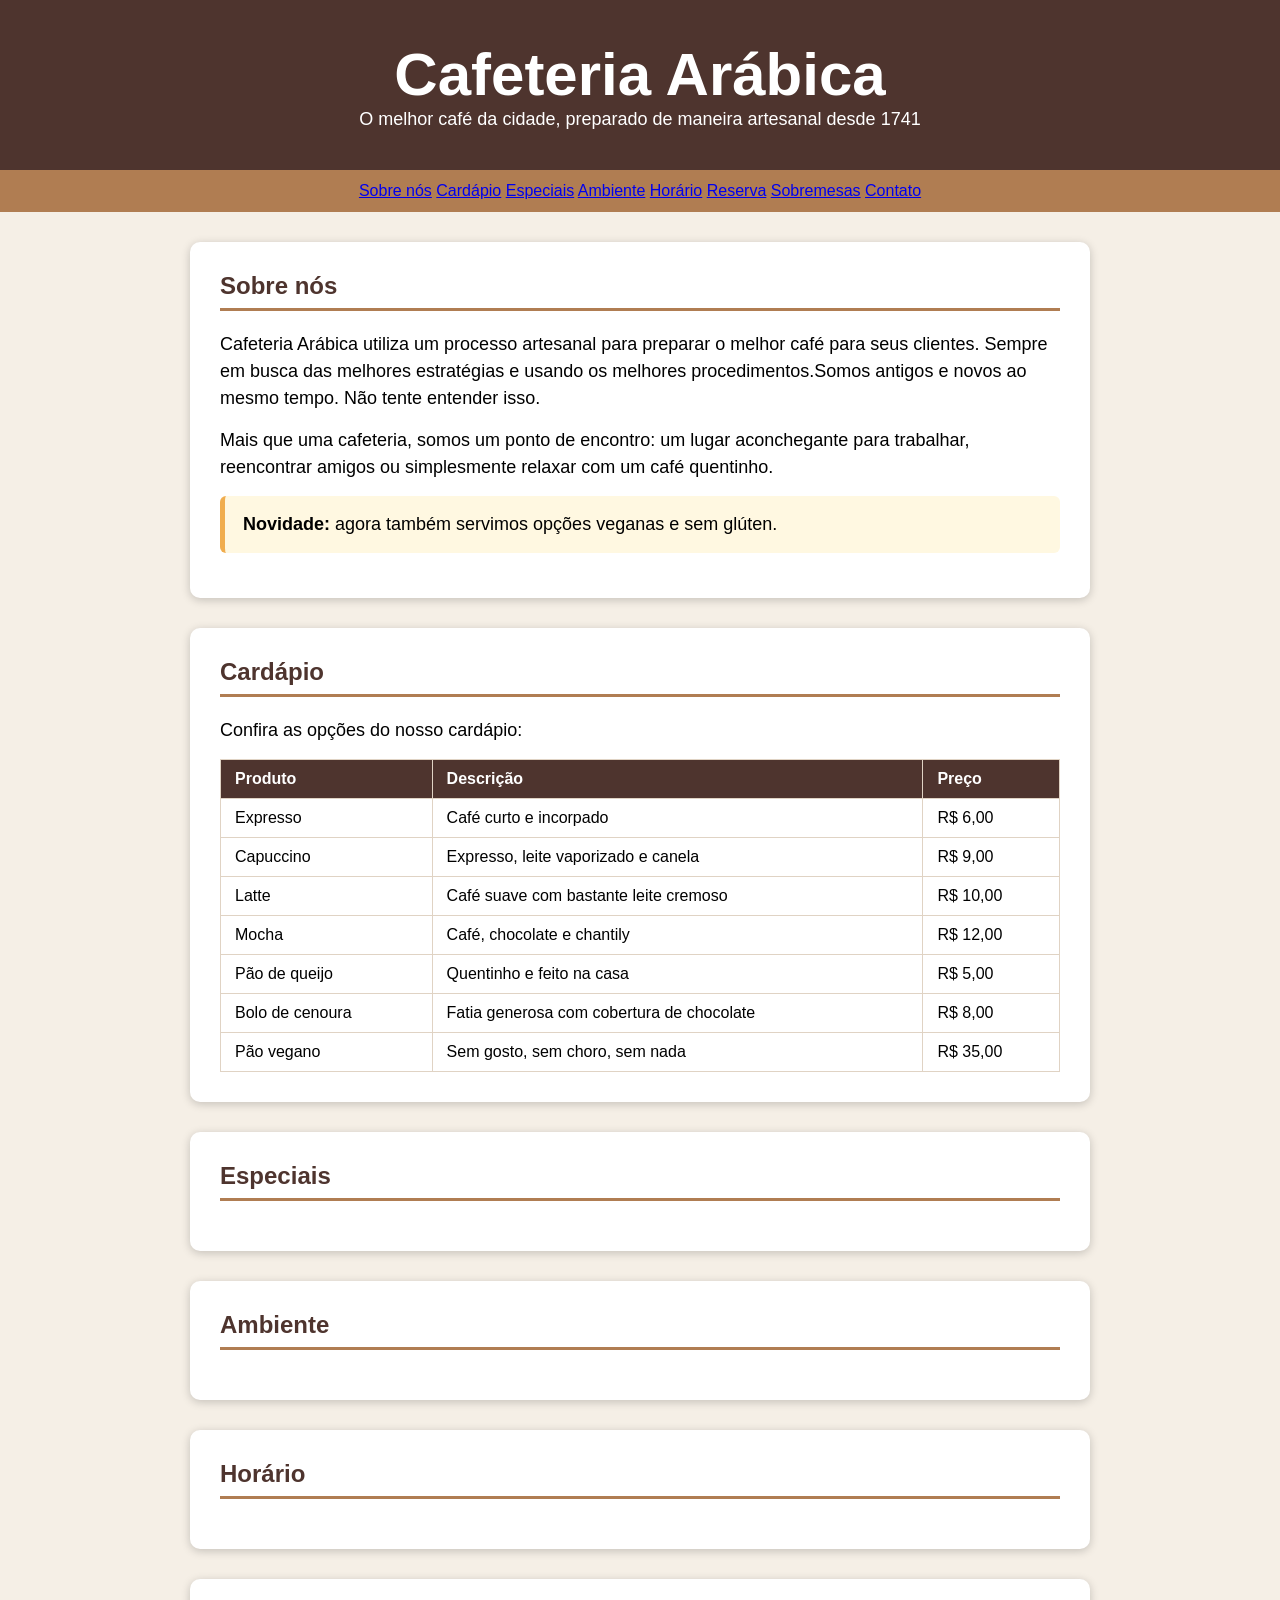
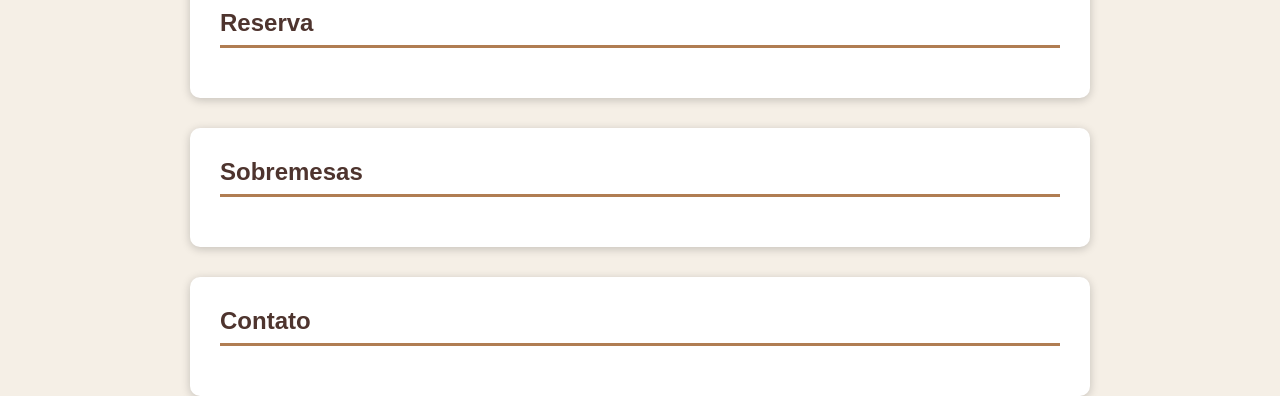
==== index.html @ 2f2a2095 "19/10 - Sobre nós e cardápio" ====
<!DOCTYPE html>
<html lang="pt-BR">
<head>
    <meta charset="UTF-8">
    <meta name="viewport" content="width=device-width, initial-scale=1.0">
    <title>Aula de html e css</title>
    <link rel="stylesheet" href="style.css">
    
</head>
<body>
    <!-- Parte superior-->
     
    <header>
         <h1>Cafeteria Arábica </h1>
         <p> O melhor café da cidade, preparado de maneira artesanal desde 1741</p>
    </header>
   <nav>
    <a href="#sobre">Sobre nós</a>
    <a href="#cardápio">Cardápio</a>
    <a href="#especiais">Especiais</a>
    <a href="#ambiente">Ambiente</a>
    <a href="#horário">Horário</a> 
    <a href="#reserva">Reserva</a> 
    <a href="#sobremesas">Sobremesas</a>
    <a href="#contato">Contato</a>

   </nav>

   <main>
<section id="sobre">
    <h2>Sobre nós</h2>
    <p>Cafeteria Arábica utiliza um processo artesanal para preparar o melhor café para seus clientes. 
        Sempre em busca das melhores estratégias e usando os melhores procedimentos.Somos antigos e novos ao mesmo tempo. Não tente entender isso.
    </p>
   
    <p>Mais que uma cafeteria, somos um ponto de encontro: 
        um lugar aconchegante para trabalhar, reencontrar amigos ou simplesmente relaxar com um café quentinho.
    </p>
   
    <p class="dica"><strong>Novidade:</strong> agora também servimos opções veganas e sem glúten.</p>

</section>

<section id="cardápio">
    <h2>Cardápio</h2>
    <p>Confira as opções do nosso cardápio:</p>
    <table>   <!-- Tabela-->
        <thead> <!--cabeçalho da tabela-->
        <tr>    <!--Linha-->
            <th>Produto</th>   <!--coluna de cabeçalho-->
            <th>Descrição</th>
            <th>Preço</th>
        </tr>  
        </thead>

        <tbody>
           <tr>
            <td>Expresso</td>
            <td>Café curto e incorpado</td>
            <td>R$ 6,00</td>
           </tr>
           <tr>
            <td>Capuccino</td>
            <td>Expresso, leite vaporizado e canela</td>
            <td>R$ 9,00</td>
           </tr>
           <tr>
            <td>Latte</td>
            <td>Café suave com bastante leite cremoso</td>
            <td>R$ 10,00</td>
           </tr>
           <tr>
            <td>Mocha</td>
            <td>Café, chocolate e chantily</td>
            <td>R$ 12,00</td>
           </tr>
           <tr>
            <td>Pão de queijo</td>
            <td>Quentinho e feito na casa</td>
            <td>R$ 5,00</td>
           </tr>
           <tr>
            <td>Bolo de cenoura</td>
            <td>Fatia generosa com cobertura de chocolate</td>
            <td>R$ 8,00</td>
           </tr>
           <tr>
            <td>Pão vegano</td>
            <td>Sem gosto, sem choro, sem nada</td>
            <td>R$ 35,00</td>
           </tr>
        </tbody>
    </table>
</section>

<section id="especiais">
    <h2>Especiais</h2>
</section>

<section id="ambiente">
    <h2>Ambiente</h2>
</section>

<section id="horário">
    <h2>Horário</h2>
</section>

<section id="reserva">
    <h2>Reserva</h2>
</section>

<section id="sobremesas">
    <h2>Sobremesas</h2>
</section>

<section id="contato">
    <h2>Contato</h2>
</section>

   </main>
   
</body>
</html>
---- style.css ----
/* CSS Reset usando o caracter coringa (*) */
*{
    margin: 0;  /* Margem externa (da borda para fora)*/
    padding: 0; /* Margem interna (da borda para dentro)*/
}

/* Variáveis para a paleta de cores */
:root{
    --cor-marrom-escuro: #4e342e;
    --cor-marrom-médio:#b07d52;
    --cor-fundo-página:#f5efe6;
    --cor-branca:white;
    --cor-fundo-seção:#ffffff;
    --cor-sombra:rgba(0,0,0,0.2);
    --cor-fundo-dica:#fff8e1;
    --cor-borda-dica:#f0ad4e;
   --cor-borda-tabela:#e0d3c4;
}

/* regra de formatação */

body{
    font-family: Arial, Helvetica, sans-serif; /* fonte do texto*/
    background-color: var(--cor-fundo-página);
}
header{
    background-color: var(--cor-marrom-escuro); /* cor do fundo */
    color:var(--cor-branca);                /* cor da face */
    text-align: center;          /* alinhamento horizontal */
    padding: 40px 0px;           /* margem interna: topo direita, baixo esquerda */
}
h1{
    font-size: 60px;             /* tamanho da letra */
    
}
p{
    font-size: 18px;
}
nav{
    background-color:var(--cor-marrom-médio);
    /* margin-top: 1px; */
    /* margin-left: 30px; */
    /*margin:1px 0px 0px 30px; /* ordem em sentido horário top,right,bottom e left*/
    /* Margin:1px se vc aplicar só um deles ele vai ser aplicado para todos e se tiver duas especificações ele vai jogar isso para os contrários deles*/
    padding: 12px;
    text-align: center;

}

/*
font-family - propriedade
Arial, Helvetica, sans-serif - valor da propriedade
*/

main{
    width: 900px;  /*Largura do bloco*/
    margin:0px auto;
}

section{
    margin-top: 30px;
    background-color: var(--cor-fundo-seção);
    padding:30px;
    border-radius: 10px; /* cantos arredondados */
    /*
    deslocamento horizontal
    deslocamento vertical
    desfoque
    */
    box-shadow: 0 2px 10px var(--cor-sombra);
}
section h2{
    color: var(--cor-marrom-escuro);
    border-bottom: 3px solid var(--cor-marrom-médio);
    margin-bottom: 20px;
    padding-bottom:8px;
}
section p{
    margin-bottom: 15px;
    line-height: 150%;


}
/* Criar uma classe em CSS */
.dica{
    background-color:var(--cor-fundo-dica);
    border-left: 5px solid var(--cor-borda-dica);
    padding: 15px 18px;
    border-radius: 6px;

}

/* Formatação da tabela */
table{
    width: 100%;
    border-collapse: collapse;
    

}
th,td{
    border: 1px solid var(--cor-borda-tabela);
    padding: 10px 14px;
    text-align: left; 
}
th{
    background-color: var(--cor-marrom-escuro);
    color:var(--cor-branca);
}
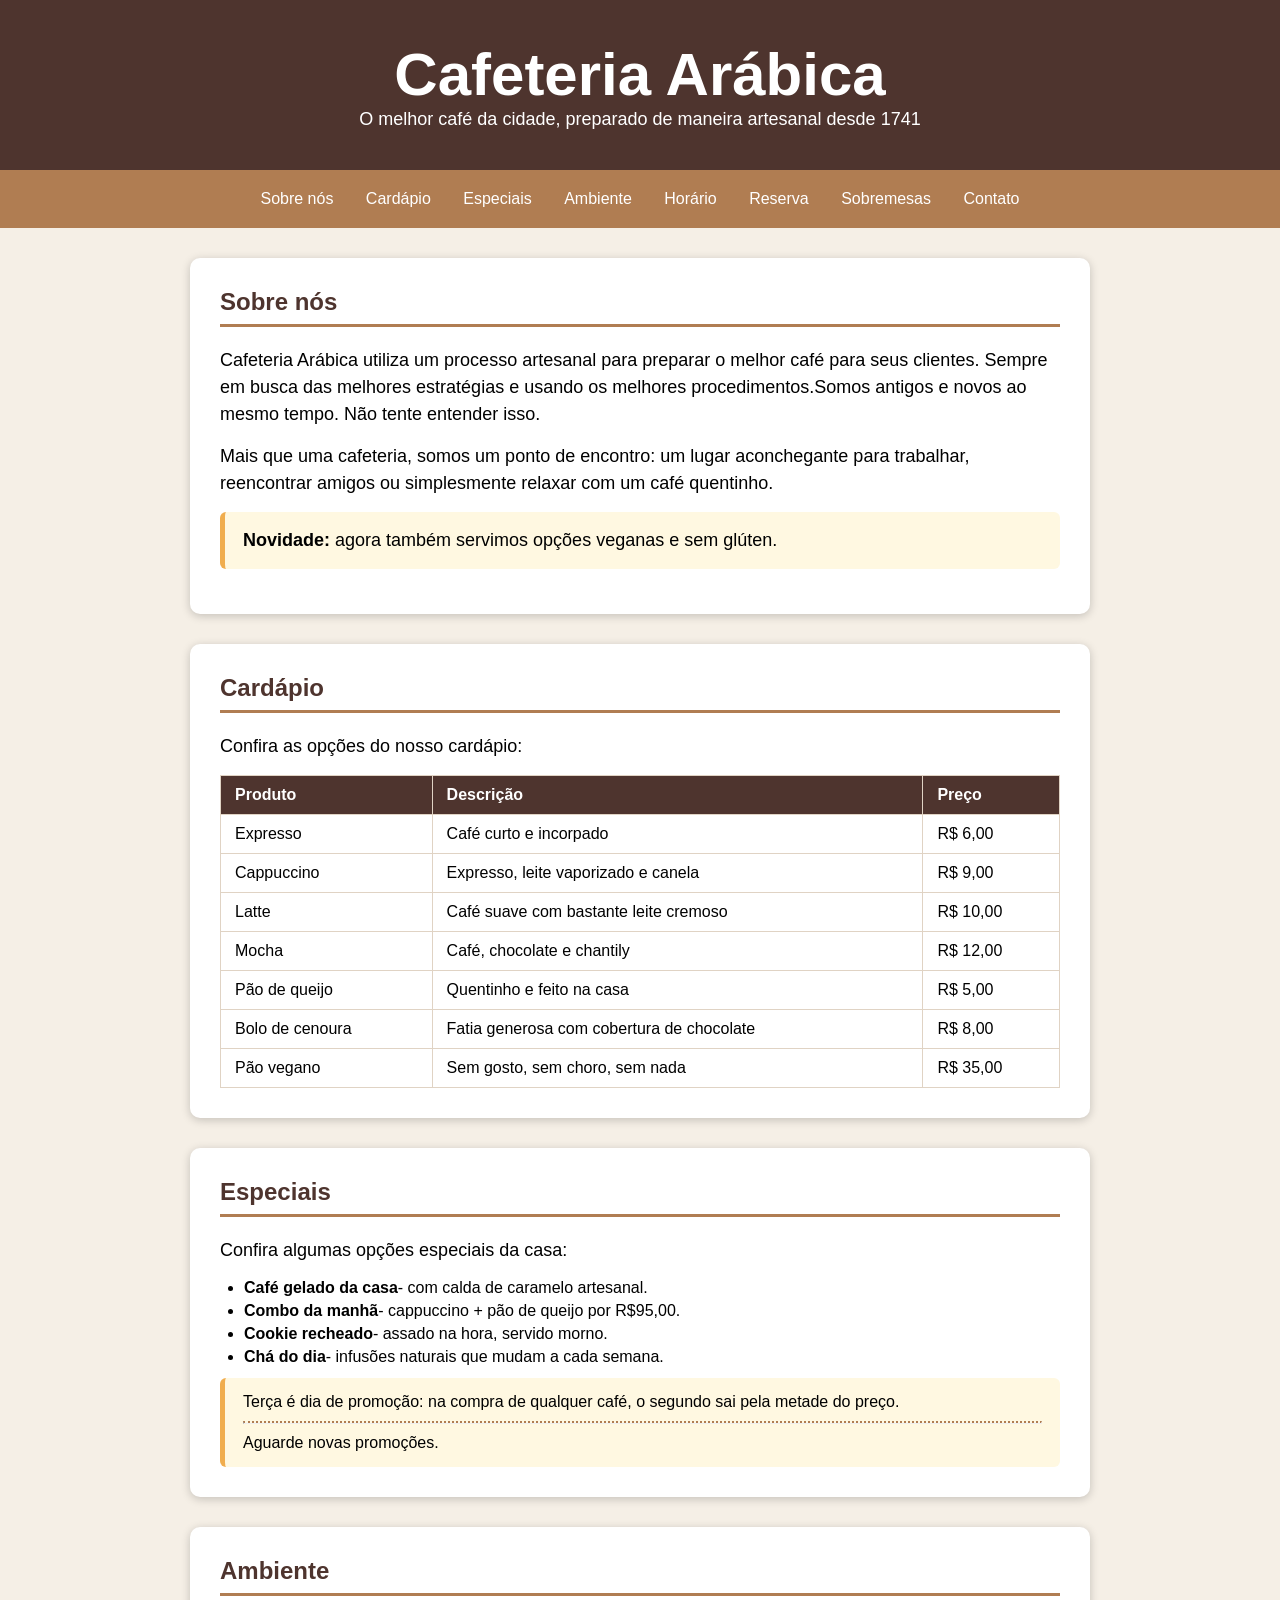
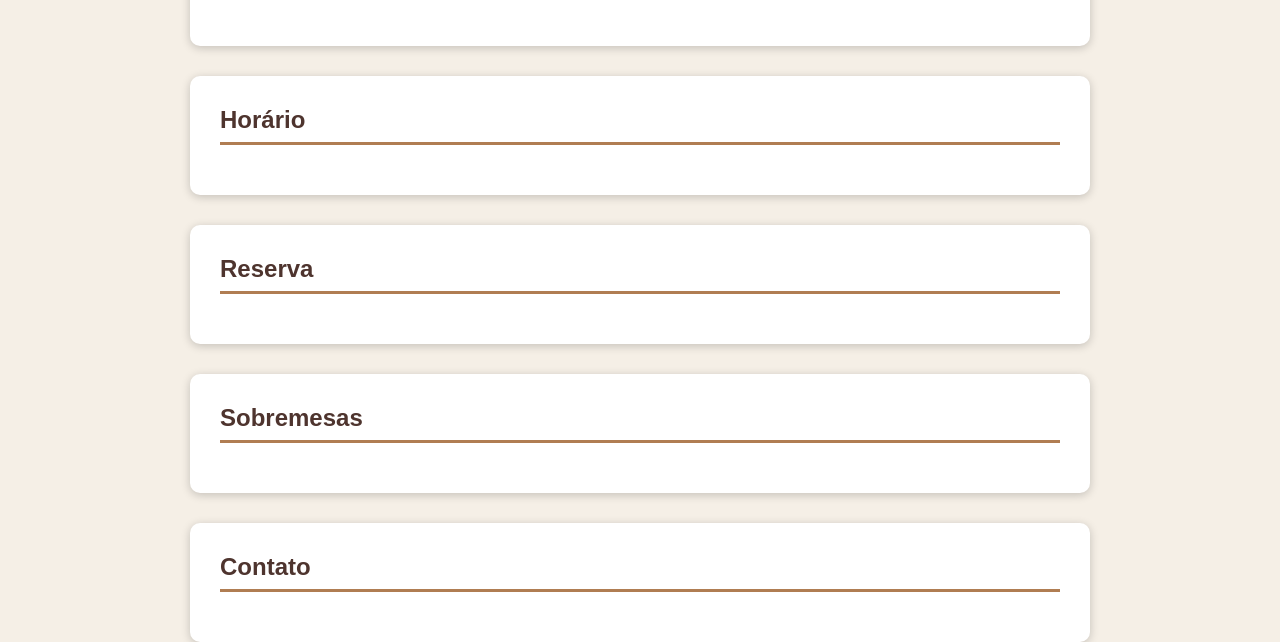
==== commit baf94854: "26/10 ul,ol" ====
--- a/index.html
+++ b/index.html
@@ -60,7 +60,7 @@
             <td>R$ 6,00</td>
            </tr>
            <tr>
-            <td>Capuccino</td>
+            <td>Cappuccino</td>
             <td>Expresso, leite vaporizado e canela</td>
             <td>R$ 9,00</td>
            </tr>
@@ -95,6 +95,21 @@
 
 <section id="especiais">
     <h2>Especiais</h2>
+<p>Confira algumas opções especiais da casa:</p>
+<ul>
+    <li><strong>Café gelado da casa</strong>- com calda de caramelo artesanal.</li>
+    <li><strong>Combo da manhã</strong>- cappuccino + pão de queijo por R$95,00.</li>
+    <li><strong>Cookie recheado</strong>- assado na hora, servido morno.</li>
+    <li><strong>Chá do dia</strong>- infusões naturais que mudam a cada semana.</li>
+</ul>
+<div class="dica">
+    Terça é dia de promoção: na compra de qualquer café,
+    o segundo sai pela metade do preço.
+    <hr>
+    Aguarde novas promoções.
+
+</div>
+    
 </section>
 
 <section id="ambiente">
--- a/style.css
+++ b/style.css
@@ -15,6 +15,10 @@
     --cor-fundo-dica:#fff8e1;
     --cor-borda-dica:#f0ad4e;
    --cor-borda-tabela:#e0d3c4;
+   --cor-texto: #333333;
+   --cor-texto-creme:#e6d7c3;
+   --cor-marrom-hover:#935f3a;
+
 }
 
 /* regra de formatação */
@@ -42,11 +46,20 @@
     /* margin-left: 30px; */
     /*margin:1px 0px 0px 30px; /* ordem em sentido horário top,right,bottom e left*/
     /* Margin:1px se vc aplicar só um deles ele vai ser aplicado para todos e se tiver duas especificações ele vai jogar isso para os contrários deles*/
-    padding: 12px;
+    padding:  20px 12px;
     text-align: center;
 
 }
+nav a{
+    color:var(--cor-branca);
+    text-decoration:none;
+    padding: 8px 14px;
+    border-radius: 6px;
 
+}
+nav a:hover{
+    background-color:var(--cor-marrom-hover);
+}
 /*
 font-family - propriedade
 Arial, Helvetica, sans-serif - valor da propriedade
@@ -81,6 +94,21 @@
 
 
 }
+
+section ul, section ol{
+    margin-left: 24px;
+    margin-bottom: 12px;
+
+}
+
+section li{
+    margin-bottom: 5px;
+}
+section hr{
+    border-top: 2px dotted var(--cor-marrom-médio);
+    margin: 10px 0px; 
+}
+
 /* Criar uma classe em CSS */
 .dica{
     background-color:var(--cor-fundo-dica);
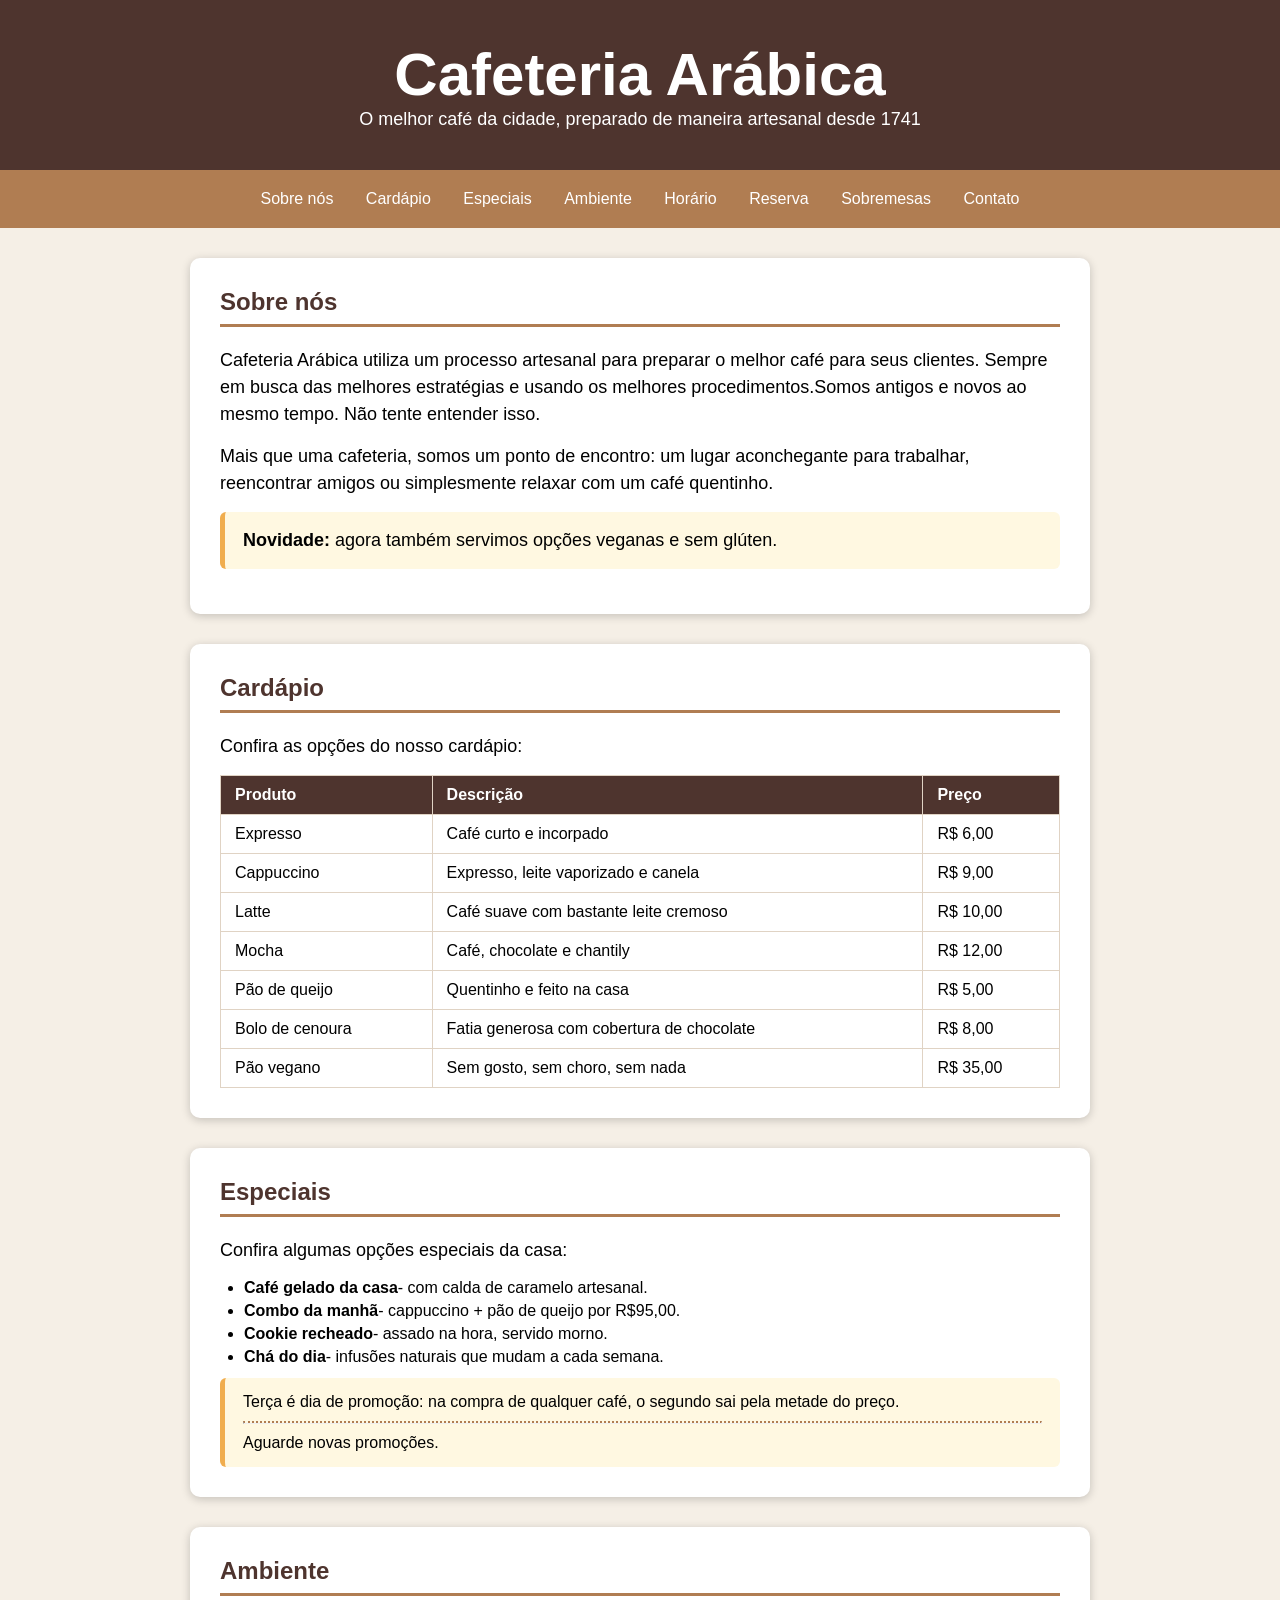
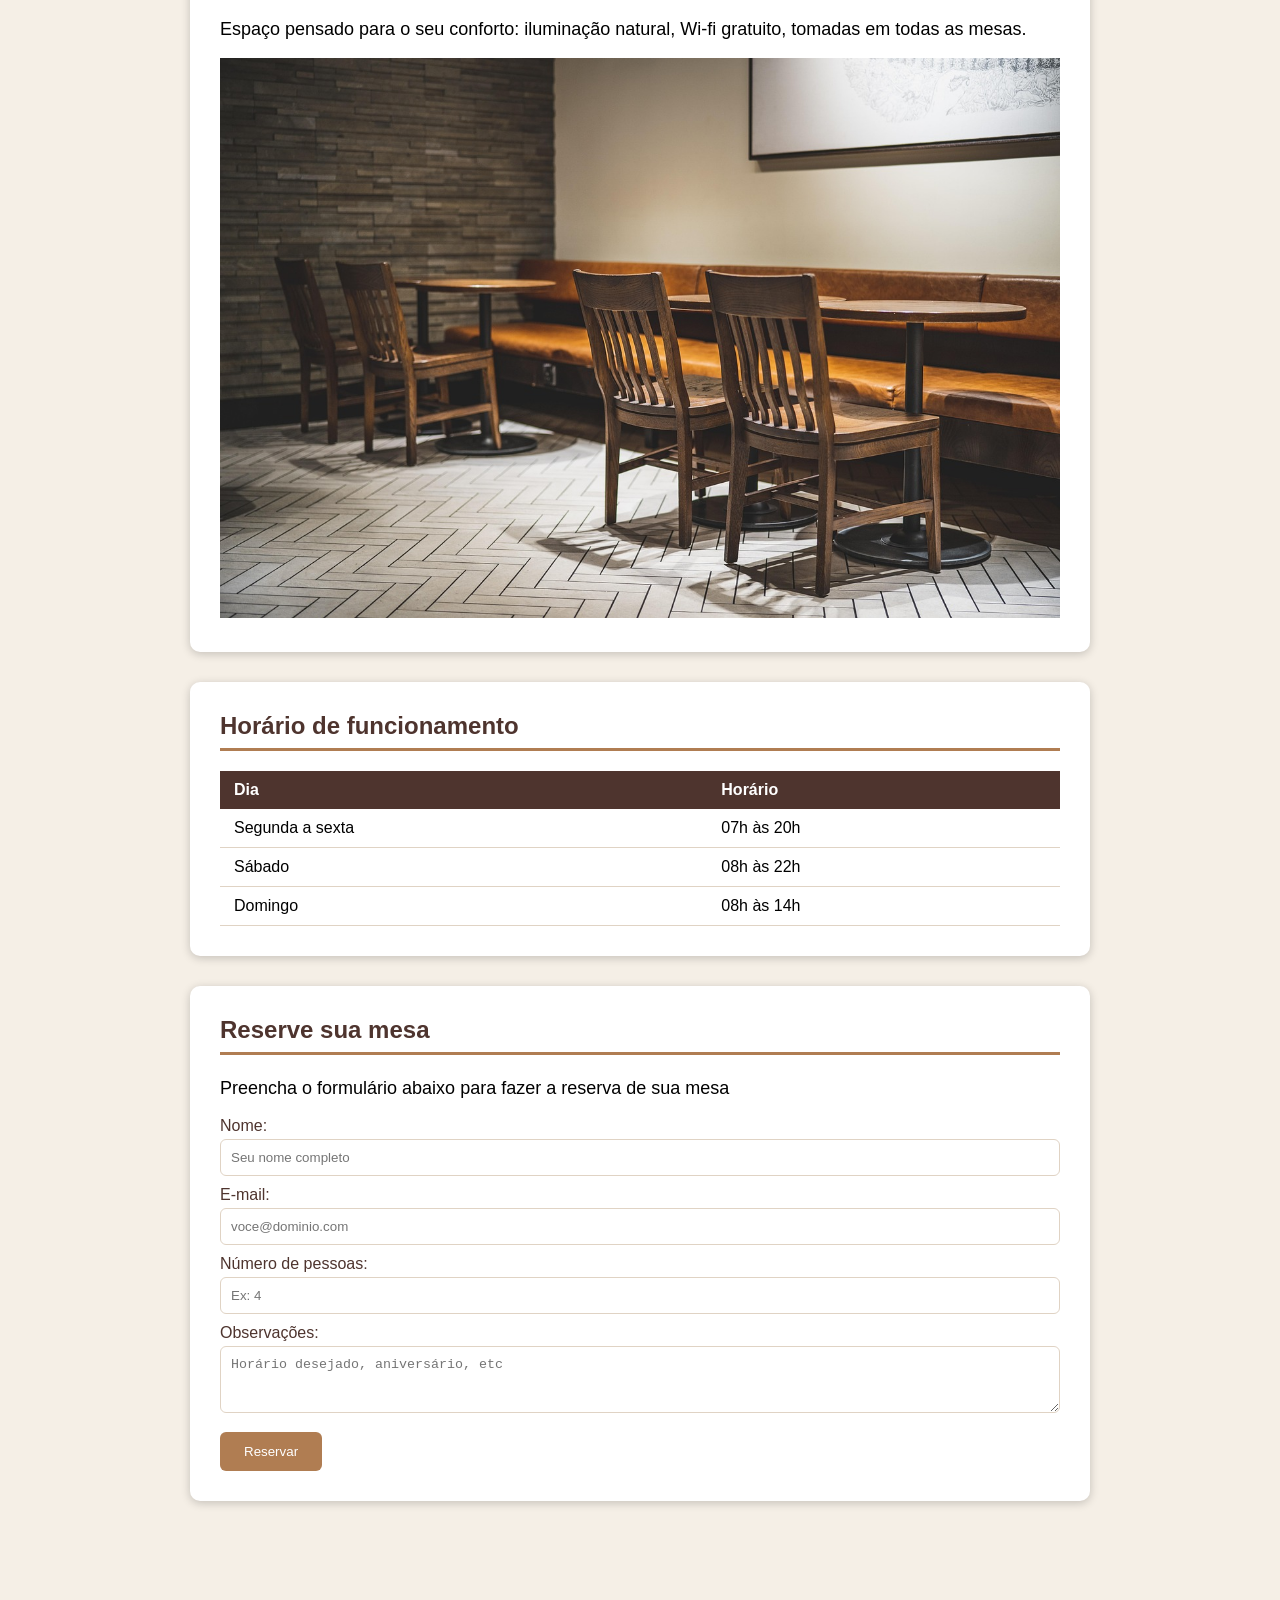
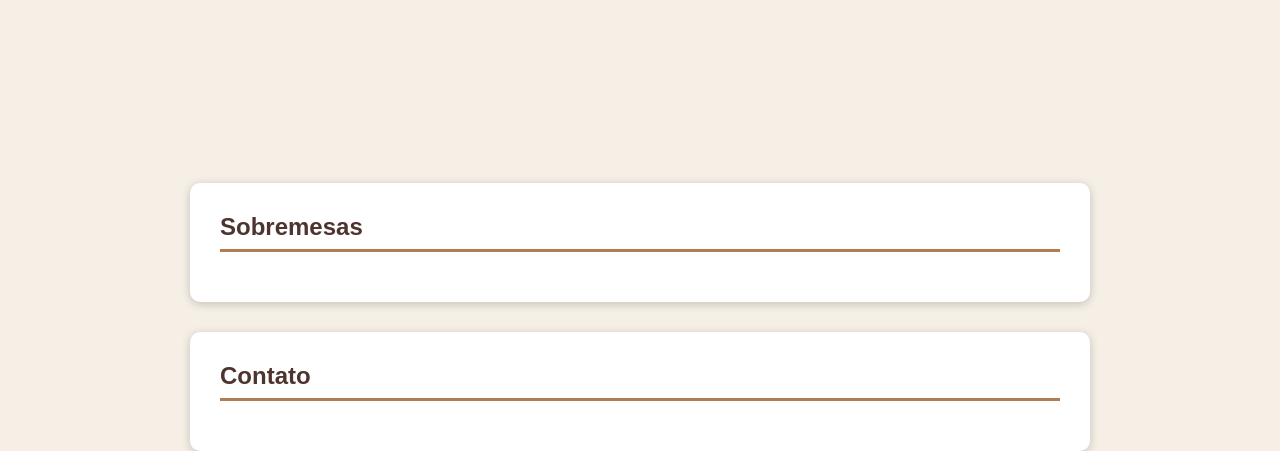
==== commit 18675690: "28/10 horario" ====
--- a/index.html
+++ b/index.html
@@ -114,15 +114,76 @@
 
 <section id="ambiente">
     <h2>Ambiente</h2>
+<p>Espaço pensado para o seu conforto: iluminação natural, Wi-fi gratuito,
+    tomadas em todas as mesas. </p>
+   <img src="imagens/cafeteria.jpg" alt="Cadeiras e mesas em frente a um sofá de uma cafeteria">
+</section>
+<section>
+    <h2>Horário de funcionamento</h2>
+    <table class="horário-funcionamento">
+        <thead>
+            <tr>
+                <th>Dia</th>
+                <th>Horário</th>
+            </tr>
+        </thead>
+
+        <tbody>
+            <tr>
+                <td>Segunda a sexta</td>
+                <td>07h às 20h</td>
+            </tr>
+            <tr>
+                <td>Sábado</td>
+                <td>08h às 22h</td>
+            </tr>
+            <tr>
+                <td>Domingo</td>
+                <td>08h às 14h</td>
+            </tr>
+        </tbody>
+    </table>
 </section>
 
-<section id="horário">
-    <h2>Horário</h2>
+<section>
+<h2>Reserve sua mesa</h2>
+<p>Preencha o formulário abaixo para fazer a reserva de sua mesa</p>
+<form action="">
+    <label for="nome">Nome:</label>
+    <input type="text" id="nome" placeholder="Seu nome completo">
+    
+    <label for="email">E-mail:</label>
+    <input type="email" id="email" placeholder="voce@dominio.com">
+
+    <label for="pessoas">Número de pessoas:</label>
+    <input type="number" id="pessoas" placeholder="Ex: 4">
+
+    <label for="obs">Observações:</label>
+    <textarea id="obs" rows="3" placeholder="Horário desejado, aniversário, etc"></textarea>
+    <button type="submit">Reservar</button>
+
+</form>
+
 </section>
 
-<section id="reserva">
-    <h2>Reserva</h2>
-</section>
+
+<br>
+<br>
+<br>
+<br>
+<br>
+<br>
+<br>
+<br>
+<br>
+<br>
+<br>
+<br>
+<br>
+<br>
+
+
+
 
 <section id="sobremesas">
     <h2>Sobremesas</h2>
--- a/style.css
+++ b/style.css
@@ -2,6 +2,11 @@
 *{
     margin: 0;  /* Margem externa (da borda para fora)*/
     padding: 0; /* Margem interna (da borda para dentro)*/
+    box-sizing: border-box;
+    /*
+    content-box: soma todos os espaços e expande
+    border-box: soma todos os espaços e reduz (conteúdo + espaços)
+    */
 }
 
 /* Variáveis para a paleta de cores */
@@ -108,6 +113,9 @@
     border-top: 2px dotted var(--cor-marrom-médio);
     margin: 10px 0px; 
 }
+section img{
+    width:100%;
+}
 
 /* Criar uma classe em CSS */
 .dica{
@@ -134,7 +142,37 @@
     background-color: var(--cor-marrom-escuro);
     color:var(--cor-branca);
 }
+.horário-funcionamento th{
+  border:none;
+}
+.horário-funcionamento td{
+  border:none;
+  border-bottom: 1px solid var(--cor-borda-tabela);
+}
 
+/* Formatação do formulário */
+ form label{
+    display:block; /* transforma a tag em um bloco. Antes label era in line */
+    margin: 10px 0px 4px;
+    color:var(--cor-marrom-escuro);
 
+ }
 
-
+ form input, form textarea{
+    width:100%;
+    padding: 10px;
+    border-radius: 6px;
+    border: 1px solid var(--cor-borda-tabela);
+ }
+form button{
+    margin-top: 15px;
+    border:none;
+    background-color: var(--cor-marrom-médio);
+    color:var(--cor-branca);
+    padding: 12px 24px;
+    border-radius: 6px;
+    cursor:pointer;      /* muda o cursor para a mãozinha */
+}
+form button:hover{
+    background-color:var(--cor-marrom-hover);
+}
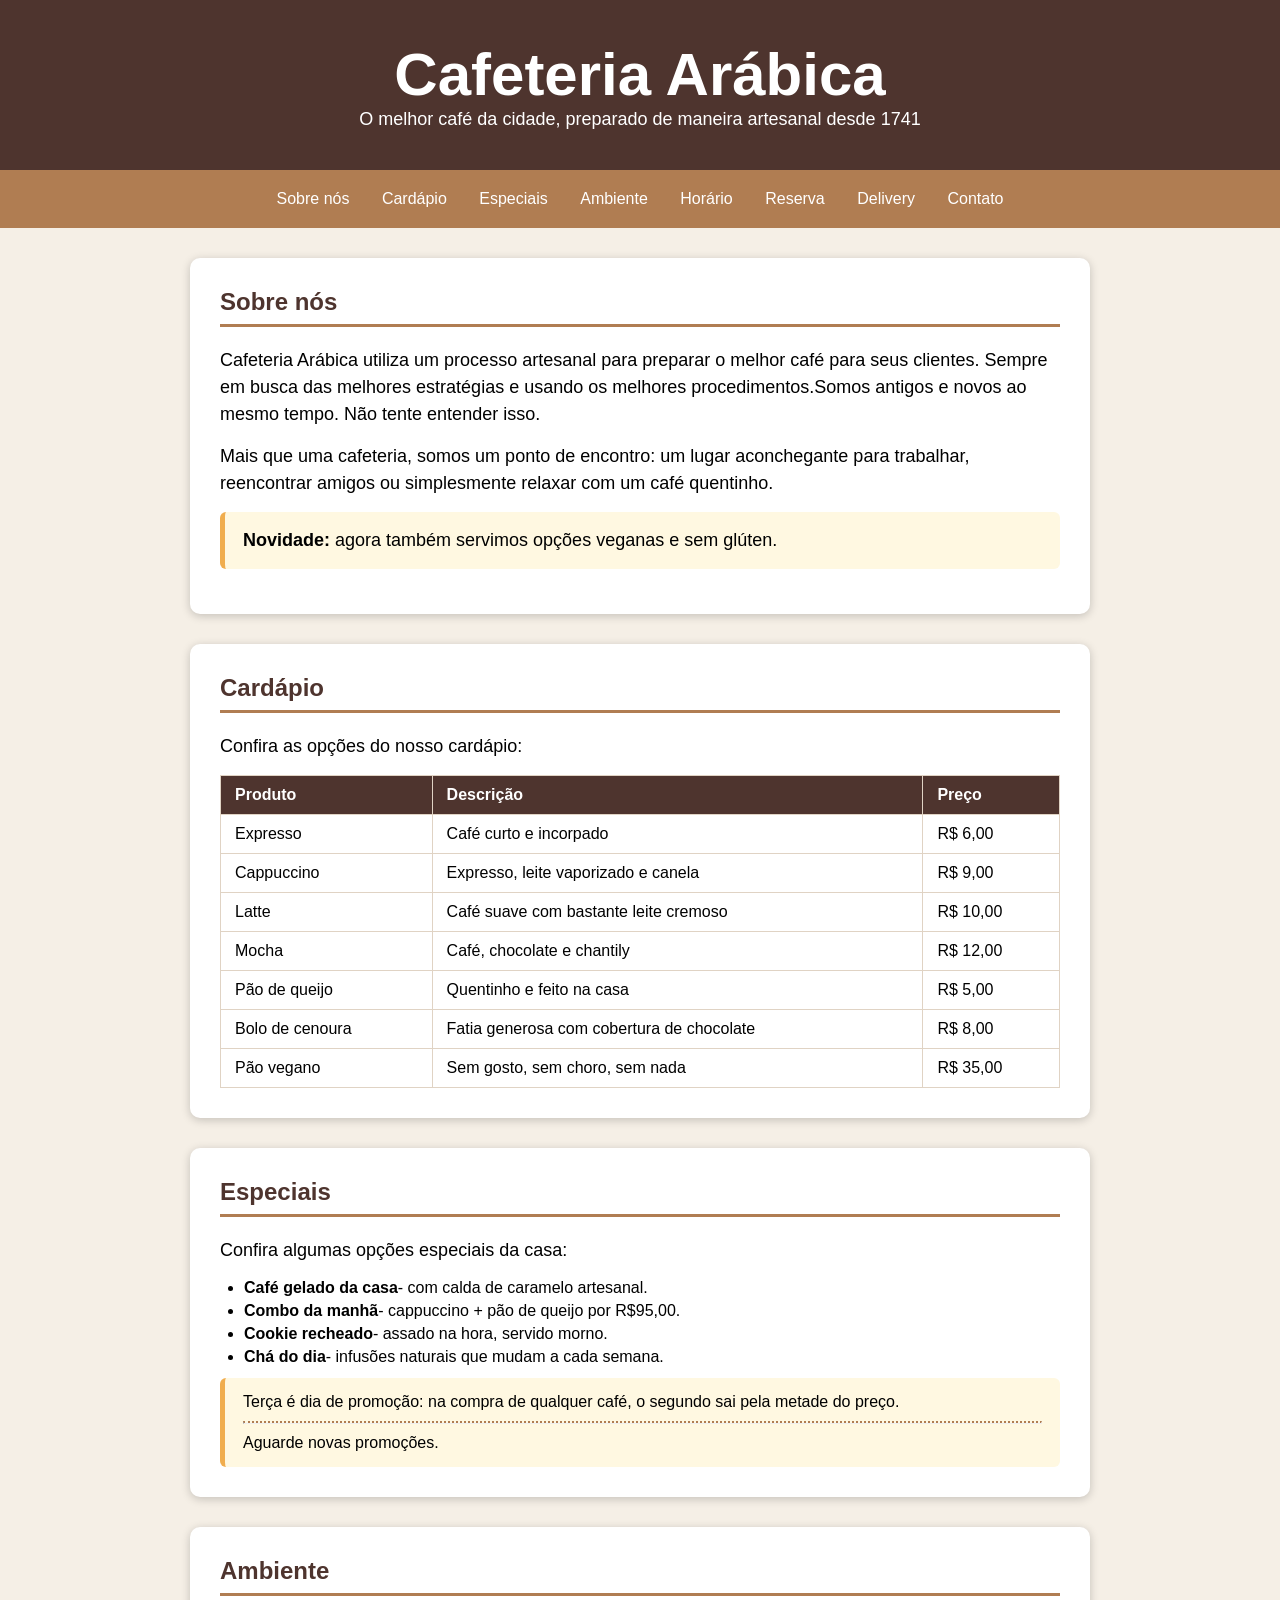
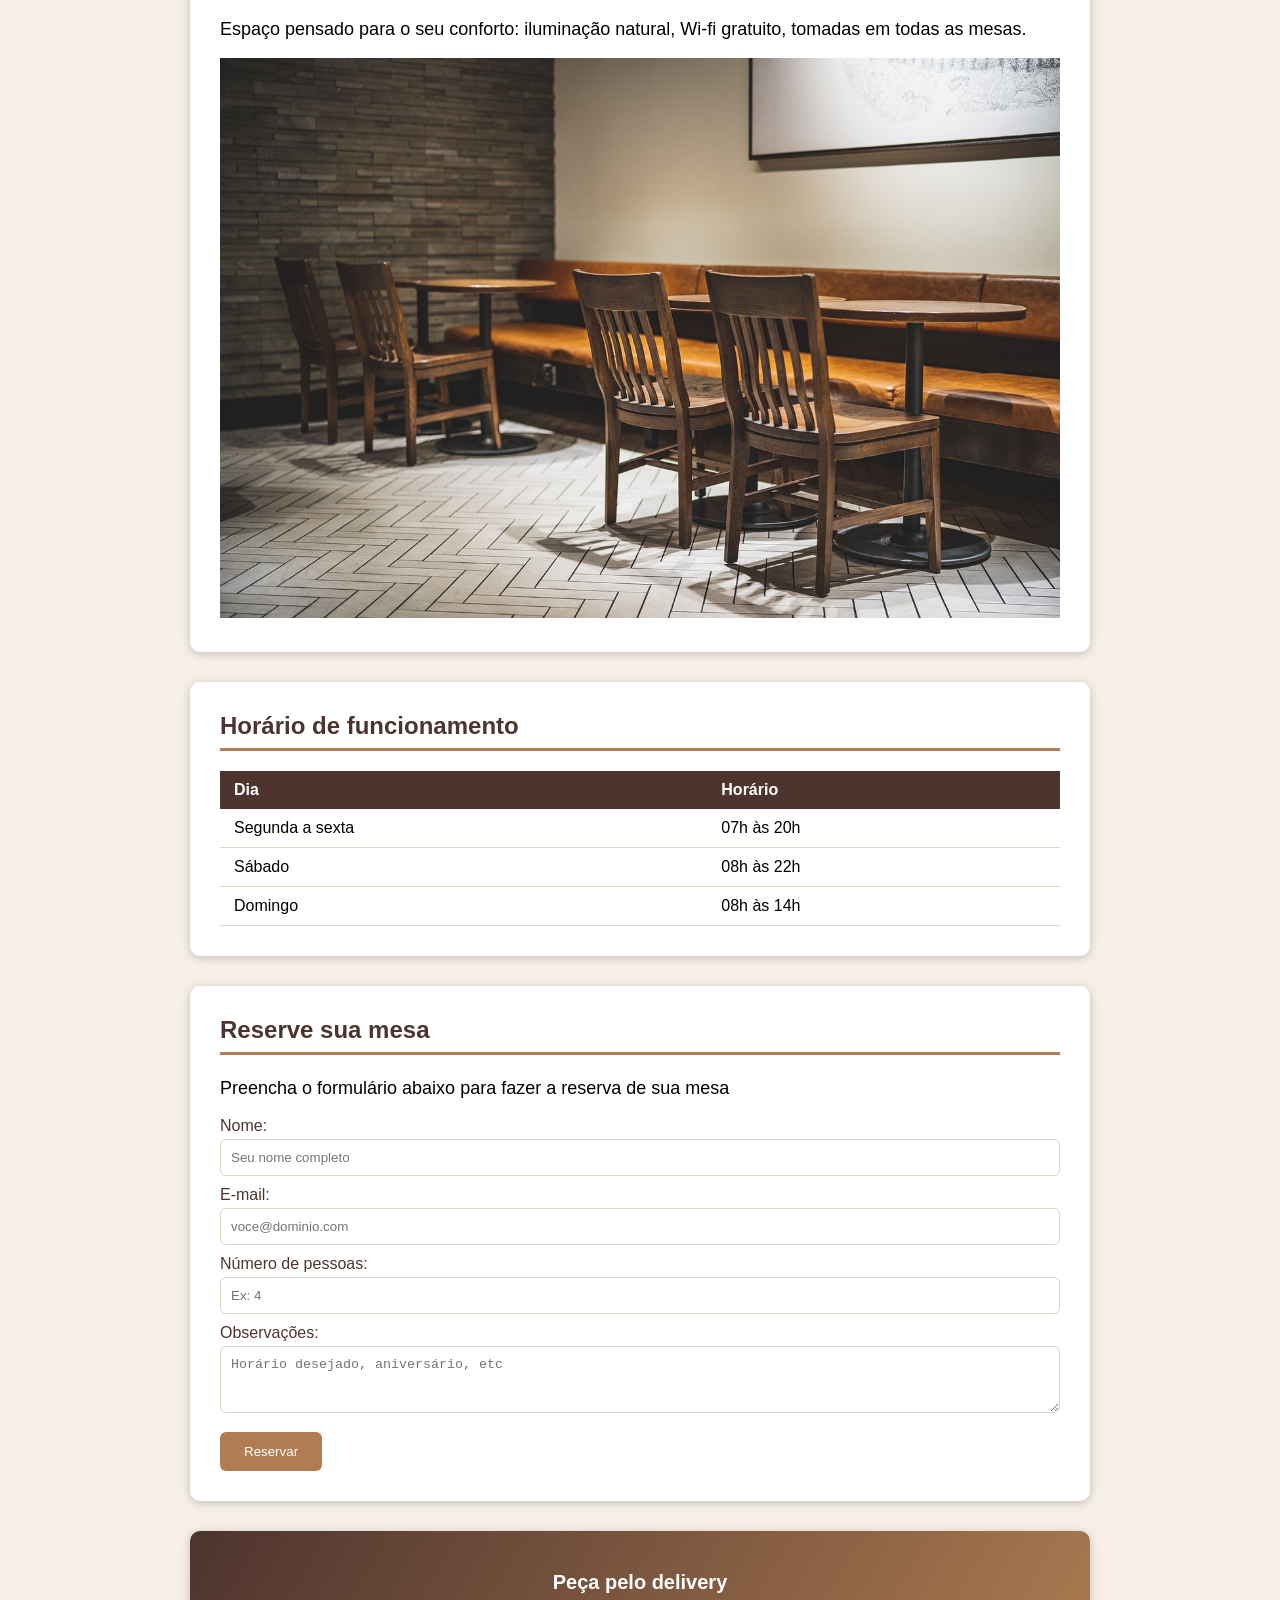
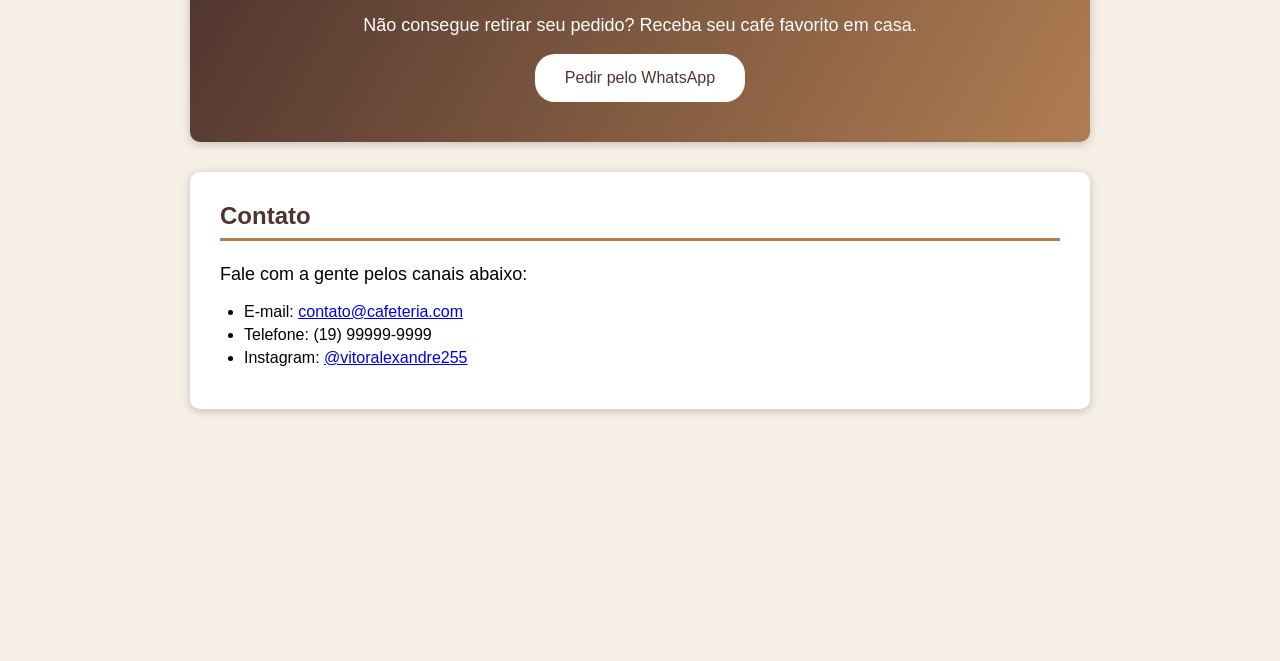
==== commit 0b4ab221: "30/10 delivery contato" ====
--- a/index.html
+++ b/index.html
@@ -19,9 +19,9 @@
     <a href="#cardápio">Cardápio</a>
     <a href="#especiais">Especiais</a>
     <a href="#ambiente">Ambiente</a>
-    <a href="#horário">Horário</a> 
+    <a href="#horário-funcionamento">Horário</a> 
     <a href="#reserva">Reserva</a> 
-    <a href="#sobremesas">Sobremesas</a>
+    <a href="#delivery">Delivery</a>
     <a href="#contato">Contato</a>
 
    </nav>
@@ -118,7 +118,7 @@
     tomadas em todas as mesas. </p>
    <img src="imagens/cafeteria.jpg" alt="Cadeiras e mesas em frente a um sofá de uma cafeteria">
 </section>
-<section>
+<section id="horário-funcionamento">
     <h2>Horário de funcionamento</h2>
     <table class="horário-funcionamento">
         <thead>
@@ -145,7 +145,7 @@
     </table>
 </section>
 
-<section>
+<section id="reserva">
 <h2>Reserve sua mesa</h2>
 <p>Preencha o formulário abaixo para fazer a reserva de sua mesa</p>
 <form action="">
@@ -166,32 +166,45 @@
 
 </section>
 
-
-<br>
-<br>
-<br>
-<br>
-<br>
-<br>
-<br>
-<br>
-<br>
-<br>
-<br>
-<br>
-<br>
-<br>
-
-
-
-
-<section id="sobremesas">
-    <h2>Sobremesas</h2>
-</section>
-
+<section id="delivery">
+    <h2>Peça pelo delivery</h2>
+    <p>Não consegue retirar seu pedido? Receba seu café favorito em casa.</p>
+    <a href="http://api.whatsapp.com/send/?phone=5519995119618" target="_blank" class="botao">Pedir pelo WhatsApp</a>
+
+</section>
 <section id="contato">
     <h2>Contato</h2>
-</section>
+    <p>Fale com a gente pelos canais abaixo:</p>
+    <ul>
+        <li>E-mail: <a href="mailto:contato@cafeteria.com">contato@cafeteria.com</a></li>
+        <li>Telefone: (19) 99999-9999</li>
+        <li>Instagram: <a href="https://instagram.com/vitoralexandre255" target="_blank">@vitoralexandre255</a></li>
+    </ul>
+</section>
+
+
+<br>
+<br>
+<br>
+<br>
+<br>
+<br>
+<br>
+<br>
+<br>
+<br>
+<br>
+<br>
+<br>
+<br>
+
+
+
+
+
+
+
+
 
    </main>
    
--- a/style.css
+++ b/style.css
@@ -23,6 +23,7 @@
    --cor-texto: #333333;
    --cor-texto-creme:#e6d7c3;
    --cor-marrom-hover:#935f3a;
+   --cor-verde-whatsapp:#25d366;
 
 }
 
@@ -176,3 +177,31 @@
 form button:hover{
     background-color:var(--cor-marrom-hover);
 }
+/* Formatação da seção delivery usando o id */
+#delivery{
+    text-align: center;     /* centralizar o texto */
+    padding:40px 20px;
+    background:linear-gradient(120deg, var(--cor-marrom-escuro),var(--cor-marrom-médio));
+    color: var(--cor-branca);
+}
+#delivery h2{
+    margin-bottom:10px;
+    border-bottom:none;    /* tirar a borda existente */
+    font-size:20px;
+    color:var(--cor-branca);
+
+}
+.botao{
+    background-color: var(--cor-branca);
+    color: var(--cor-marrom-escuro);
+    text-decoration: none;
+    padding: 15px 30px;
+    border-radius:20px;
+    display: inline-block; /* combina o comportamento inline com block*/
+      
+}
+.botao:hover{
+    background-color:var(--cor-verde-whatsapp);
+    transform:translateY(-3px);  /* movimenta o elemento em uma direção X ou Y */
+    
+}
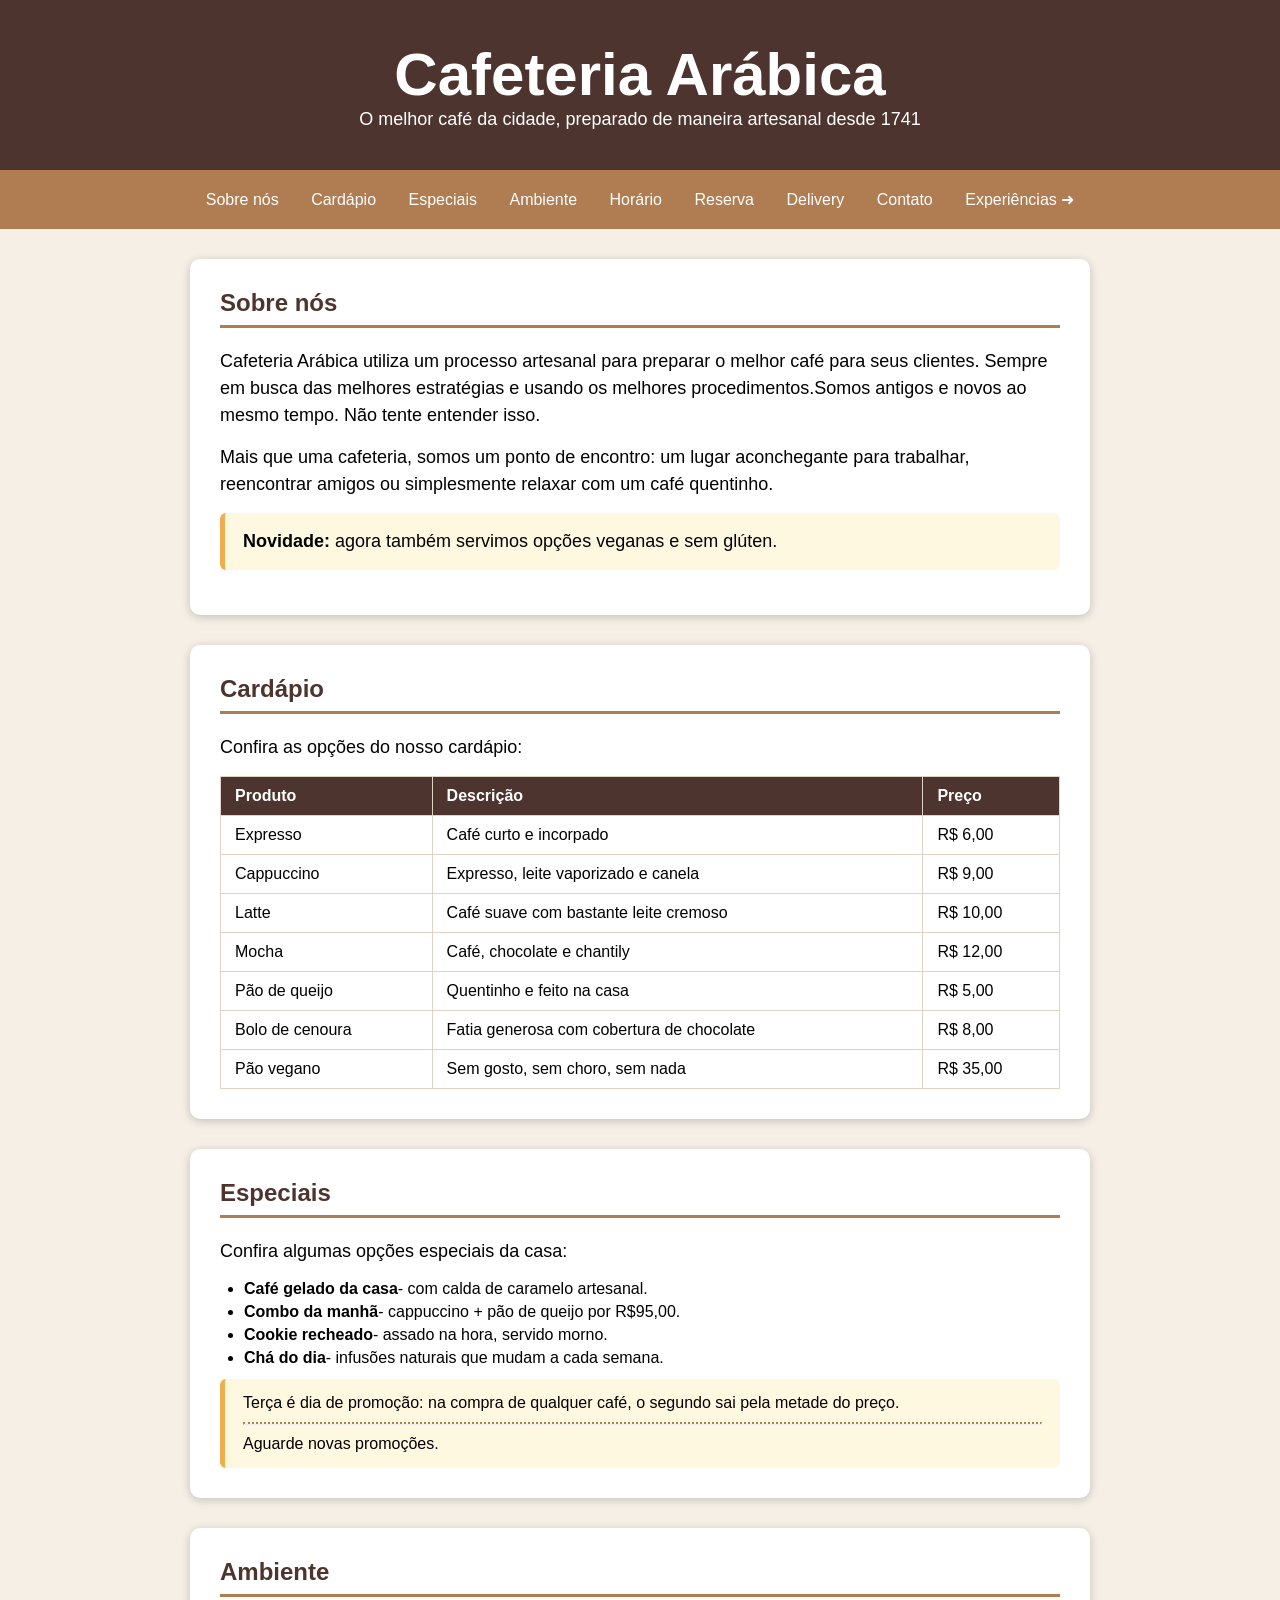
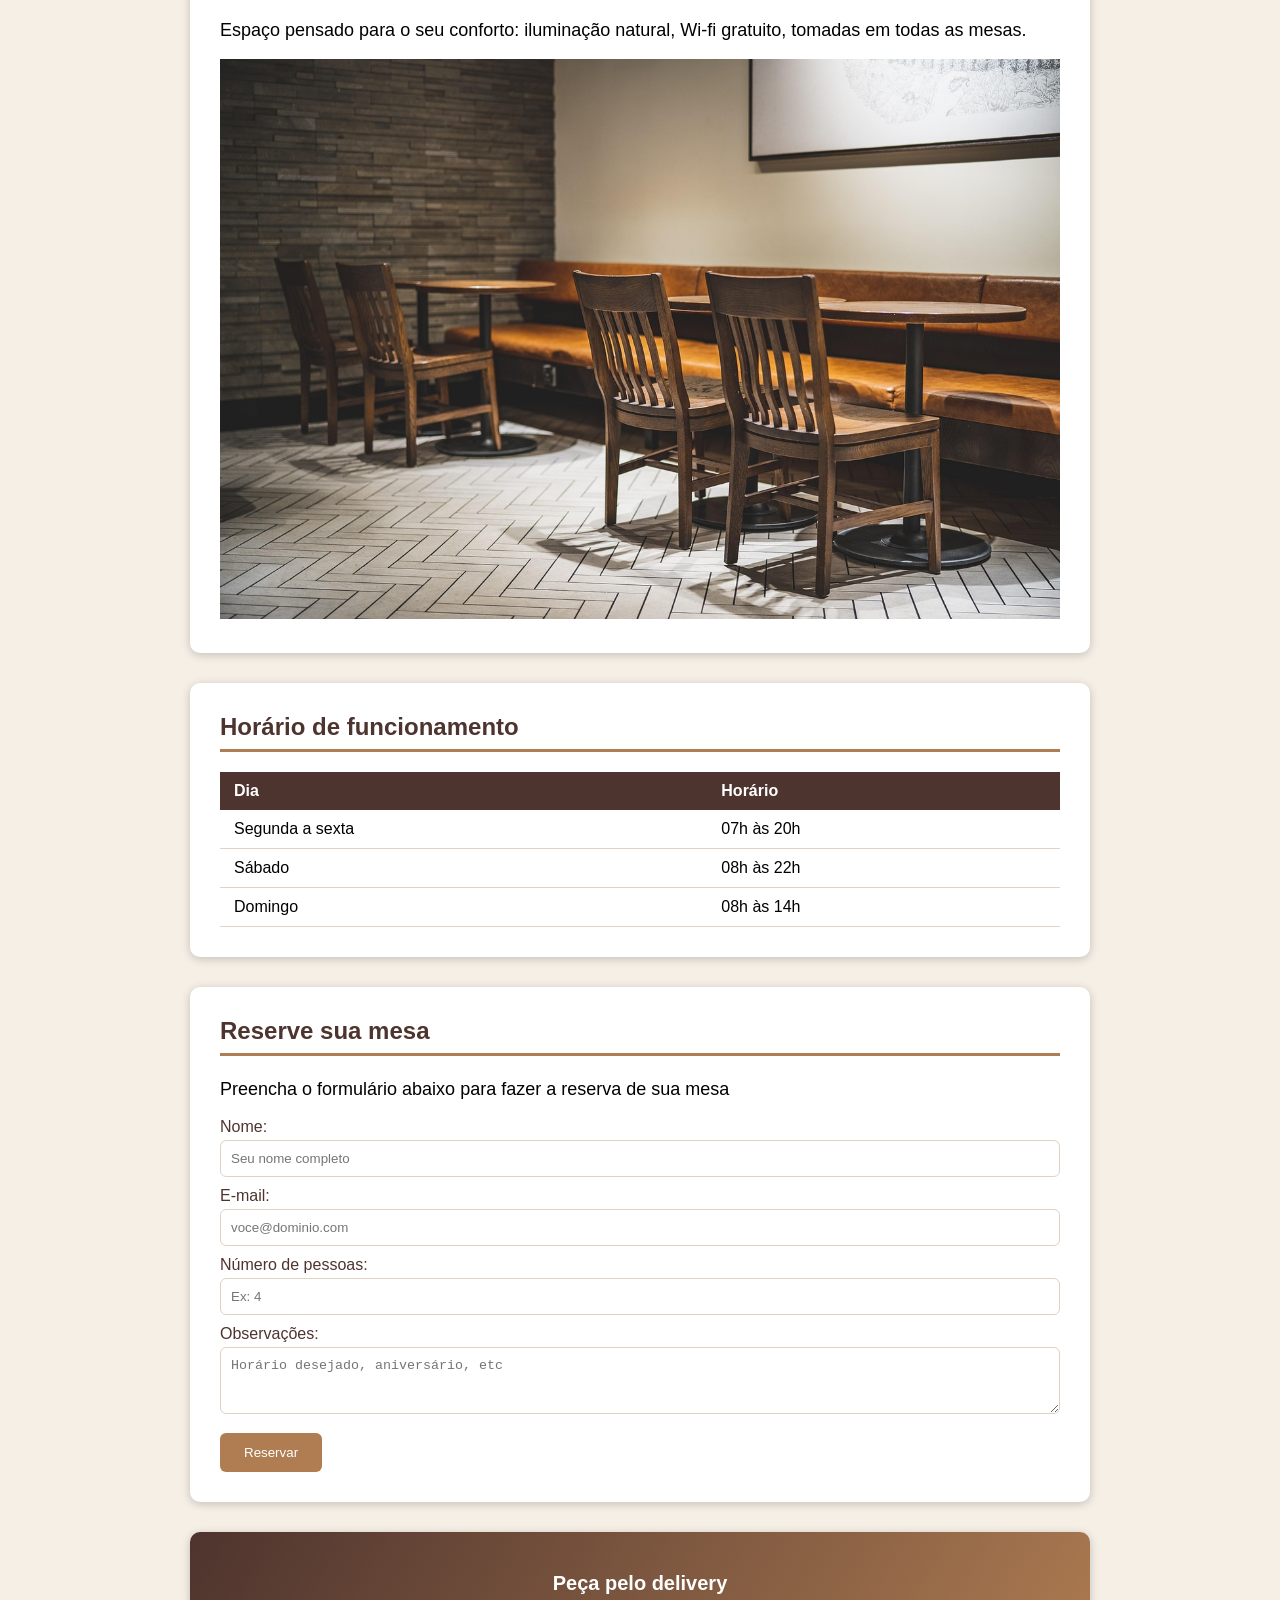
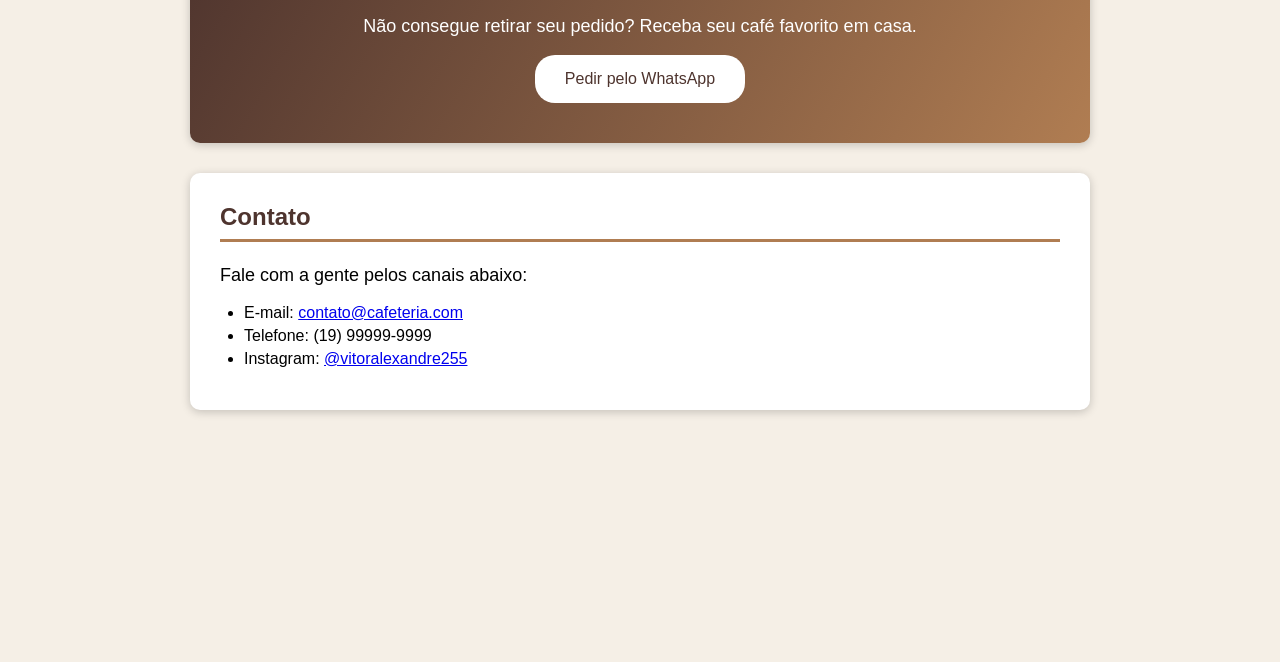
==== commit b97ee94a: "11/11 - página extra" ====
--- a/index.html
+++ b/index.html
@@ -23,6 +23,7 @@
     <a href="#reserva">Reserva</a> 
     <a href="#delivery">Delivery</a>
     <a href="#contato">Contato</a>
+    <a href="avancado.html">Experiências &#10140;</a>
 
    </nav>
 
--- a/style.css
+++ b/style.css
@@ -12,7 +12,7 @@
 /* Variáveis para a paleta de cores */
 :root{
     --cor-marrom-escuro: #4e342e;
-    --cor-marrom-médio:#b07d52;
+    --cor-marrom-medio:#b07d52;
     --cor-fundo-página:#f5efe6;
     --cor-branca:white;
     --cor-fundo-seção:#ffffff;
@@ -47,7 +47,7 @@
     font-size: 18px;
 }
 nav{
-    background-color:var(--cor-marrom-médio);
+    background-color:var(--cor-marrom-medio);
     /* margin-top: 1px; */
     /* margin-left: 30px; */
     /*margin:1px 0px 0px 30px; /* ordem em sentido horário top,right,bottom e left*/
@@ -90,7 +90,7 @@
 }
 section h2{
     color: var(--cor-marrom-escuro);
-    border-bottom: 3px solid var(--cor-marrom-médio);
+    border-bottom: 3px solid var(--cor-marrom-medio);
     margin-bottom: 20px;
     padding-bottom:8px;
 }
@@ -111,7 +111,7 @@
     margin-bottom: 5px;
 }
 section hr{
-    border-top: 2px dotted var(--cor-marrom-médio);
+    border-top: 2px dotted var(--cor-marrom-medio);
     margin: 10px 0px; 
 }
 section img{
@@ -168,7 +168,7 @@
 form button{
     margin-top: 15px;
     border:none;
-    background-color: var(--cor-marrom-médio);
+    background-color: var(--cor-marrom-medio);
     color:var(--cor-branca);
     padding: 12px 24px;
     border-radius: 6px;
@@ -181,7 +181,7 @@
 #delivery{
     text-align: center;     /* centralizar o texto */
     padding:40px 20px;
-    background:linear-gradient(120deg, var(--cor-marrom-escuro),var(--cor-marrom-médio));
+    background:linear-gradient(120deg, var(--cor-marrom-escuro),var(--cor-marrom-medio));
     color: var(--cor-branca);
 }
 #delivery h2{
